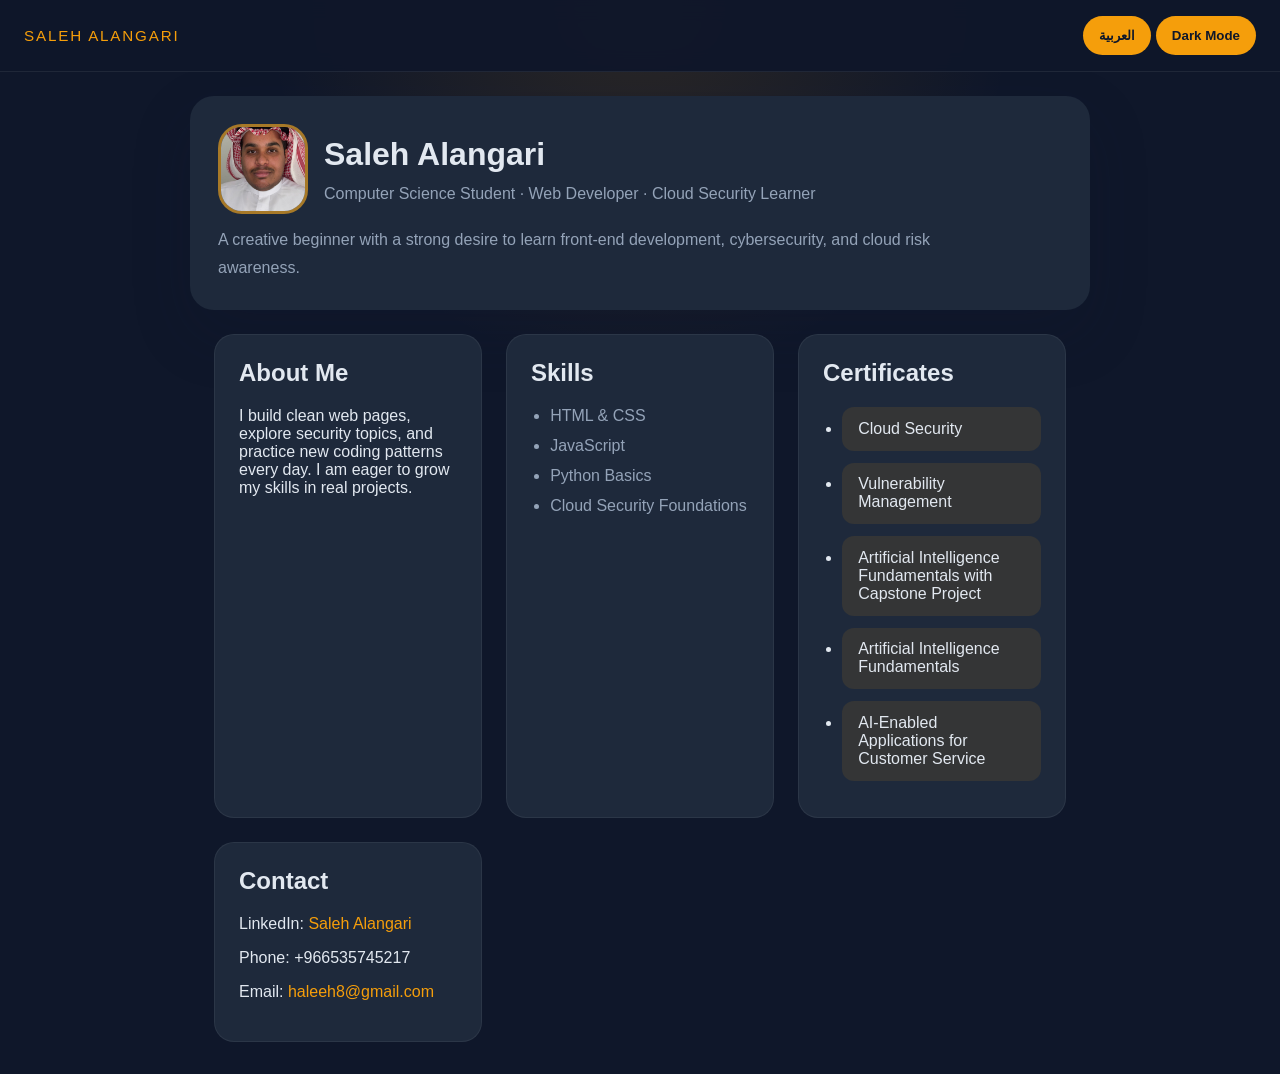
==== index.html @ 6f4e2a9f "Rename Index.html to index.html" ====
<!DOCTYPE html>
<html lang="en">
<head>
    <meta charset="UTF-8">
    <meta name="viewport" content="width=device-width, initial-scale=1.0">
    <title>Saleh | CV</title>
    <link rel="stylesheet" href="resume2.css">
</head>
<body>
    <div class="top-bar">
        <div class="top-brand" data-key="name">Saleh Alangari</div>
        <div class="top-actions">
            <button id="lang-switch">العربية</button>
            <button id="mode-switch">Dark Mode</button>
        </div>
    </div>

    <header class="hero-card">
        <div class="hero-left">
            <div class="hero-photo">
                <img src="pic.jpg" alt="Saleh Alangari" />
            </div>
            <div>
                <h1 data-key="name">Saleh Alangari</h1>
                <p class="hero-subtitle" data-key="hero-subtitle">Computer Science Student · Web Developer · Cloud Security Learner</p>
            </div>
        </div>
        <p class="hero-text" data-key="hero-text">A creative beginner with a strong desire to learn front-end development, cybersecurity, and cloud risk awareness.</p>
    </header>

    <main>
        <section class="section-grid">
            <article class="card">
                <h2 data-key="about-title">About Me</h2>
                <p data-key="about-text">I build clean web pages, explore security topics, and practice new coding patterns every day. I am eager to grow my skills in real projects.</p>
            </article>

            <article class="card">
                <h2 data-key="skills-title">Skills</h2>
                <ul>
                    <li data-key="skill-1">HTML & CSS</li>
                    <li data-key="skill-2">JavaScript</li>
                    <li data-key="skill-3">Python Basics</li>
                    <li data-key="skill-4">Cloud Security Foundations</li>
                </ul>
            </article>

            <article class="card">
                <h2 data-key="certificates-title">Certificates</h2>
                <ul class="certificate-list">
                    <li data-key="cert-1">Cloud Security</li>
                    <li data-key="cert-2">Vulnerability Management</li>
                    <li data-key="cert-3">Artificial Intelligence Fundamentals with Capstone Project</li>
                    <li data-key="cert-4">Artificial Intelligence Fundamentals</li>
                    <li data-key="cert-5">AI-Enabled Applications for Customer Service</li>
                </ul>
            </article>

            <article class="card contact-card">
                <h2 data-key="contact-title">Contact</h2>
                <p data-key="contact-linkedin">LinkedIn: <a href="https://www.linkedin.com/in/saleh-alangari-090339328/" target="_blank">Saleh Alangari</a></p>
                <p data-key="contact-phone">Phone: <a href="tel:+966535745217">+966535745217</a></p>
                <p data-key="contact-email">Email: <a href="mailto:haleeh8@gmail.com">haleeh8@gmail.com</a></p>
            </article>
        </section>
    </main>

    <script src="resume2.js"></script>
</body>
</html>
---- resume2.css ----
:root {
    --bg: #0f172a;
    --surface: #1e293b;
    --surface-strong: #334155;
    --text: #e2e8f0;
    --muted: #94a3b8;
    --accent: #f59e0b;
}

[data-theme="light"] {
    --bg: #f8fafc;
    --surface: #ffffff;
    --surface-strong: #e2e8f0;
    --text: #0f172a;
    --muted: #475569;
    --accent: #0ea5e9;
}

* {
    box-sizing: border-box;
}

body {
    margin: 0;
    min-height: 100vh;
    font-family: 'Segoe UI', Tahoma, Geneva, Verdana, sans-serif;
    background: radial-gradient(circle at top, rgba(245,158,11,0.12), transparent 30%), var(--bg);
    color: var(--text);
}

.top-bar {
    position: sticky;
    top: 0;
    display: flex;
    justify-content: space-between;
    align-items: center;
    padding: 1rem 1.5rem;
    background: rgba(15,23,42,0.95);
    backdrop-filter: blur(10px);
    border-bottom: 1px solid rgba(255,255,255,0.07);
    z-index: 50;
}

[data-theme="light"] .top-bar {
    background: rgba(248,250,252,0.95);
    border-color: rgba(15,23,42,0.08);
}

.top-brand {
    letter-spacing: 0.12em;
    font-size: 0.95rem;
    text-transform: uppercase;
    color: var(--accent);
}

button {
    border: none;
    padding: 0.75rem 1rem;
    border-radius: 999px;
    background: var(--accent);
    color: var(--bg);
    cursor: pointer;
    font-weight: 700;
}

.hero-card {
    max-width: 900px;
    margin: 1.5rem auto;
    padding: 1.75rem;
    background: var(--surface);
    border-radius: 24px;
    box-shadow: 0 24px 60px rgba(15,23,42,0.18);
}

[data-theme="light"] .hero-card {
    box-shadow: 0 18px 40px rgba(15,23,42,0.08);
}

.hero-left {
    display: flex;
    align-items: center;
    gap: 1rem;
}

.hero-photo {
    width: 90px;
    height: 90px;
    border-radius: 24px;
    overflow: hidden;
    border: 3px solid rgba(245,158,11,0.6);
    background: #334155;
    flex-shrink: 0;
}

.hero-photo img {
    width: 100%;
    height: 100%;
    object-fit: cover;
    display: block;
}

.hero-card h1 {
    margin: 0;
    font-size: clamp(2rem, 2.5vw, 3rem);
}

.hero-subtitle,
.hero-text {
    margin: 0.75rem 0 0;
    color: var(--muted);
}

.hero-text {
    line-height: 1.75;
    max-width: 760px;
}

main {
    max-width: 900px;
    margin: 0 auto 2rem;
    padding: 0 1.5rem;
}

.section-grid {
    display: grid;
    grid-template-columns: repeat(auto-fit, minmax(220px, 1fr));
    gap: 1.5rem;
}

.card {
    padding: 1.5rem;
    background: var(--surface);
    border-radius: 20px;
    border: 1px solid rgba(255,255,255,0.06);
}

[data-theme="light"] .card {
    border-color: rgba(15,23,42,0.08);
}

.card h2 {
    margin-top: 0;
    color: var(--text);
}

.card ul {
    padding-left: 1.2rem;
    margin: 0.8rem 0 0;
    color: var(--muted);
}

.card ul li {
    margin-bottom: 0.75rem;
}

.certificate-list li {
    background: rgba(245,158,11,0.1);
    padding: 0.8rem 1rem;
    border-radius: 12px;
    color: var(--text);
}

.contact-card a {
    color: var(--accent);
    text-decoration: none;
}

@media (max-width: 640px) {
    .hero-card,
    .card,
    main {
        padding-left: 1rem;
        padding-right: 1rem;
    }
}
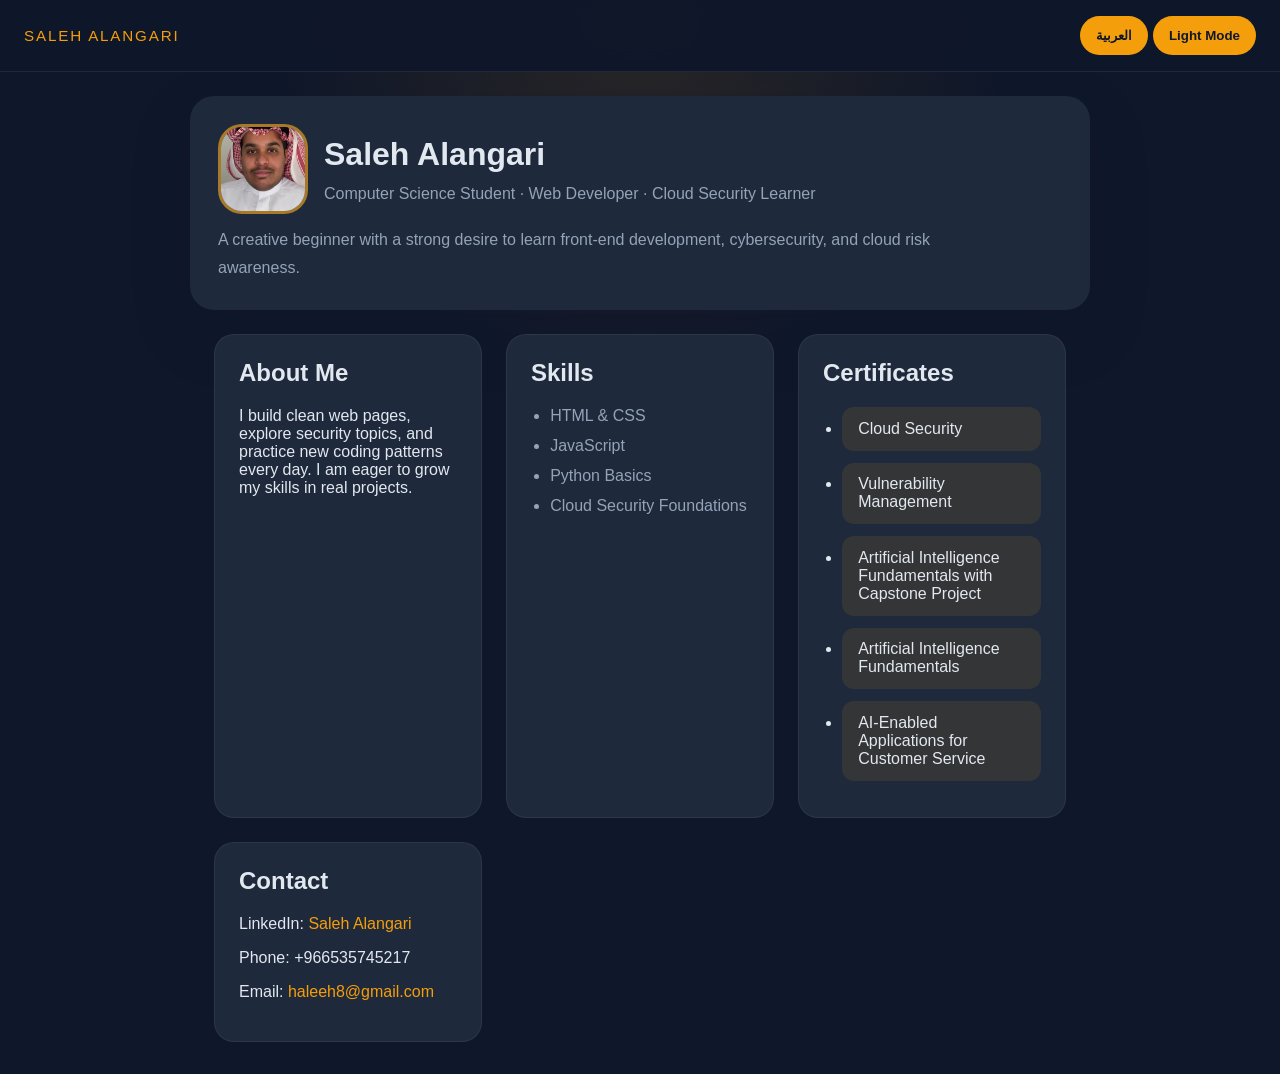
==== commit b6cb12a6: "Done" ====
--- a/index.html
+++ b/index.html
@@ -11,7 +11,7 @@
         <div class="top-brand" data-key="name">Saleh Alangari</div>
         <div class="top-actions">
             <button id="lang-switch">العربية</button>
-            <button id="mode-switch">Dark Mode</button>
+            <button id="mode-switch">Light Mode</button>
         </div>
     </div>
 
